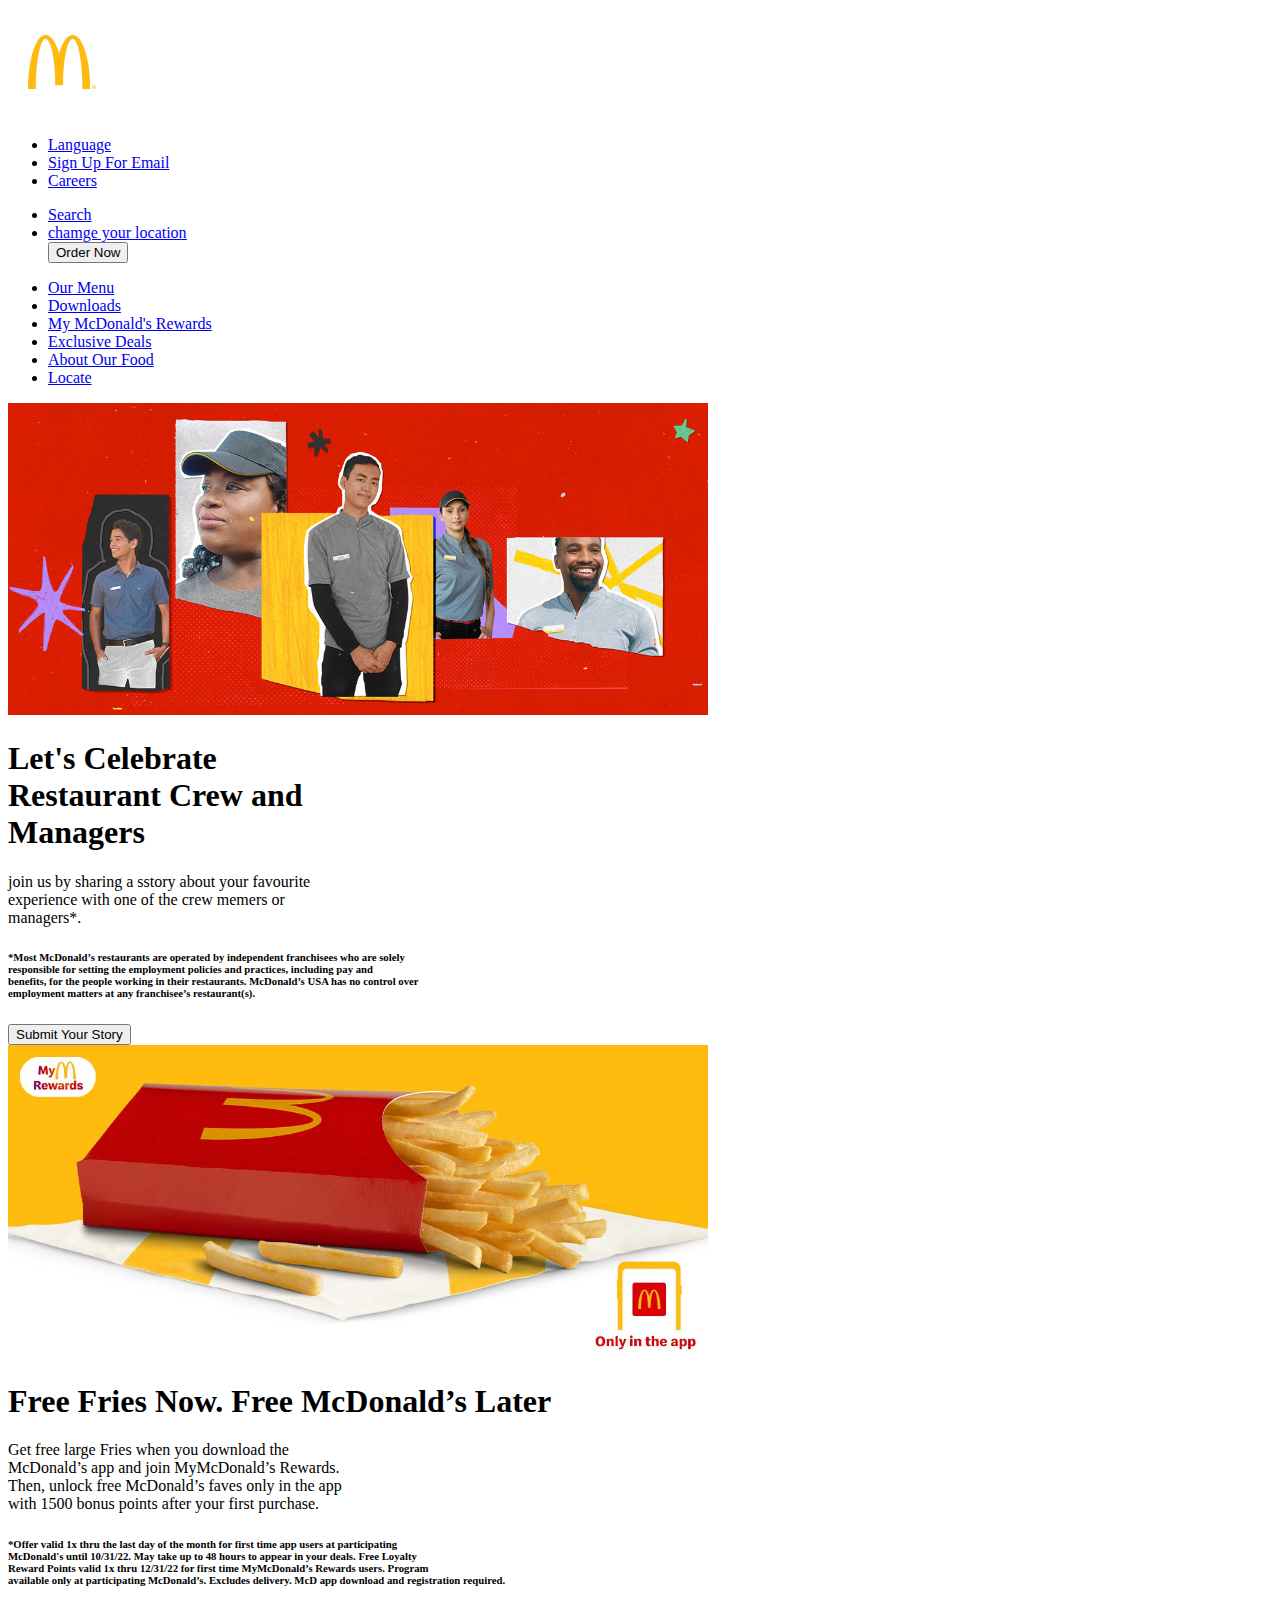
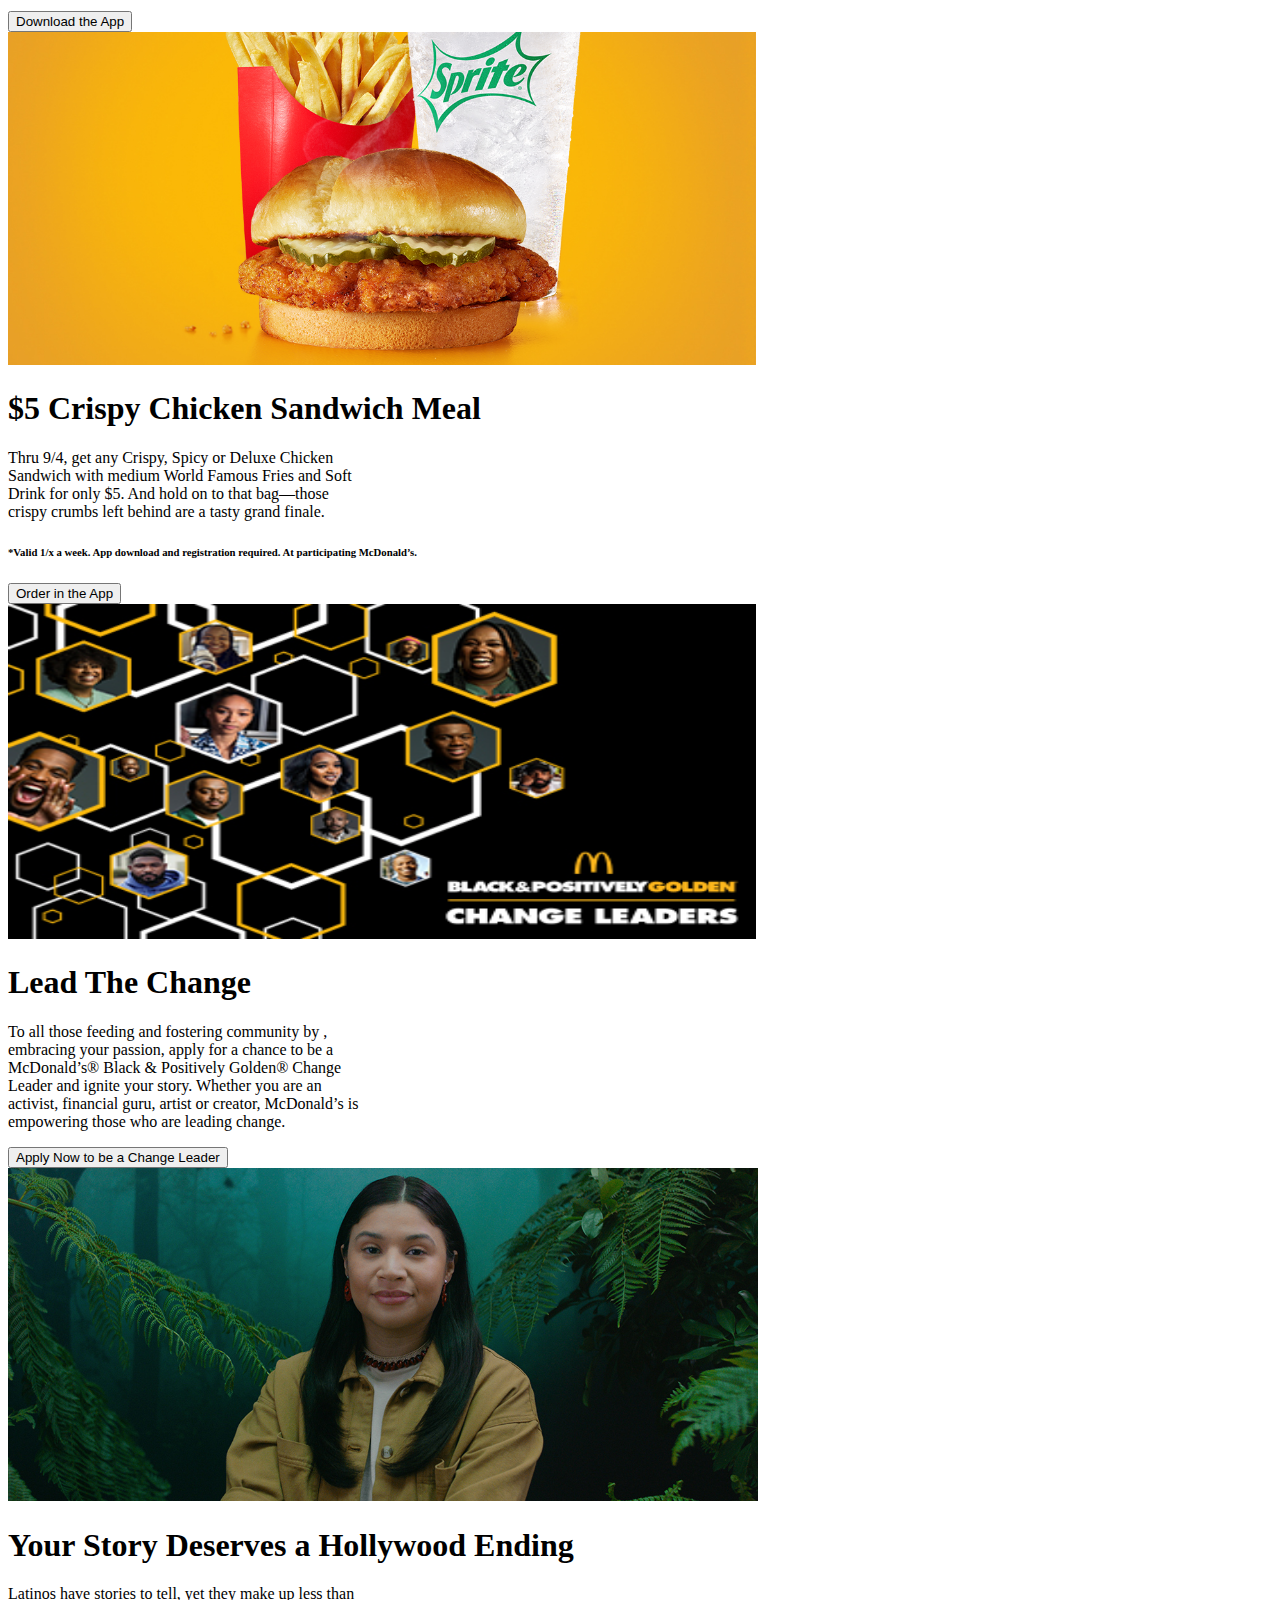
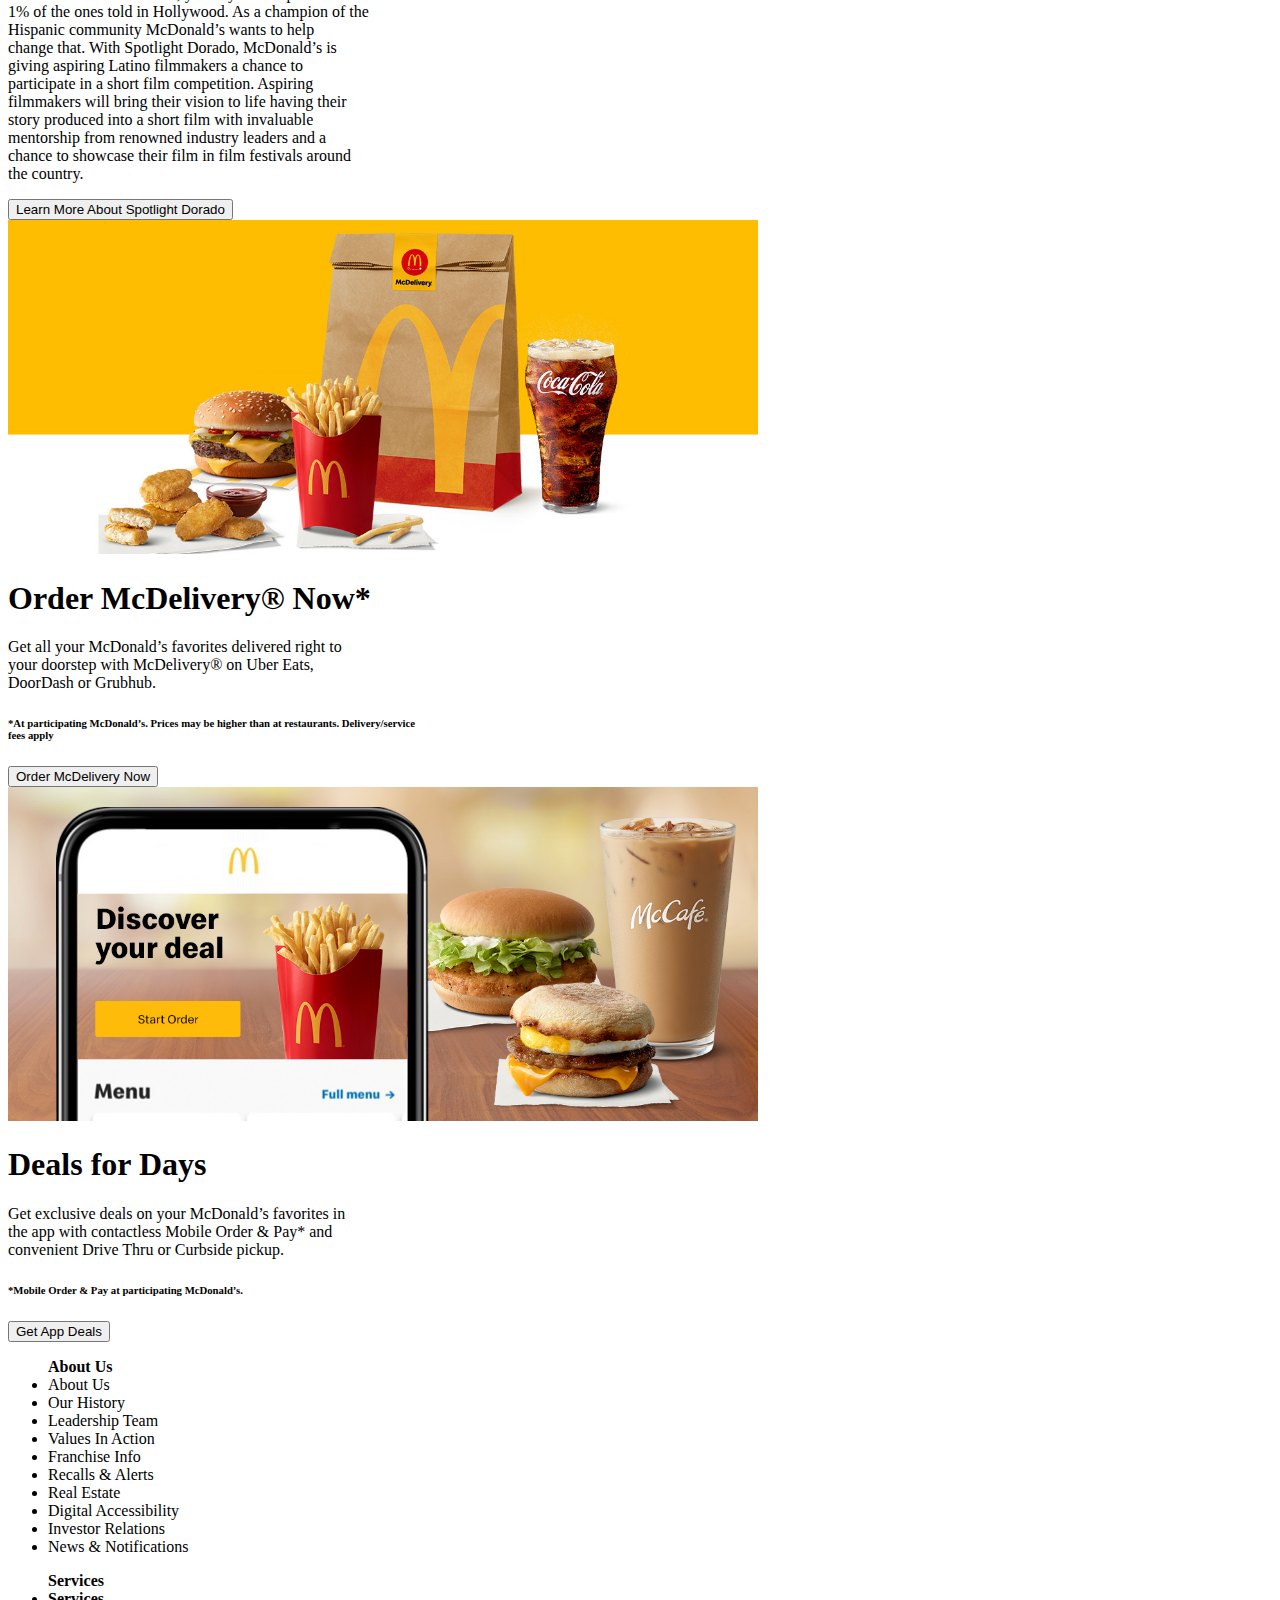
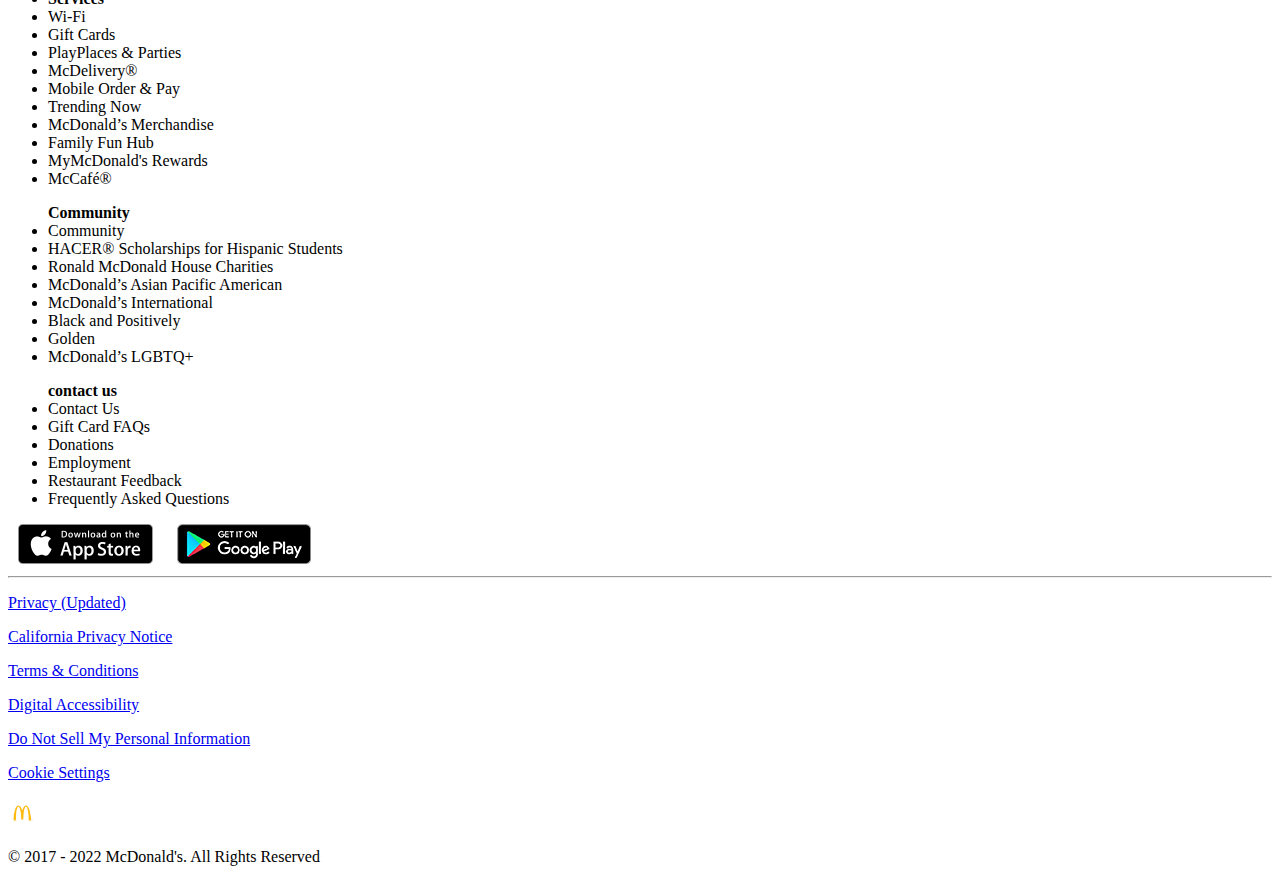
==== index.html @ cc7571c6 "Rename index.html.htm to index.html" ====
<!DOCTYPE html>
<html lang="en">
  <head>
    <meta charset="UTF-8" />
    <meta http-equiv="X-UA-Compatible" content="IE=edge" />
    <meta name="viewport" content="width=device-width, initial-scale=1.0" />
    <title>Document</title>
    <link rel="stylesheet" href="/fontawesome-free-6.1.2-web\css\all.min.css" />

    <link rel="stylesheet" href="\css\mcdonalds.css" />
  </head>
  <header>
    <nav>
      <div class="overall">
        <div class="logo"><img src="mc donald/logo.jpg" alt="" /></div>
        <div class="generall">
          <div class="top">
            <div class="top1">
              <ul>
                <li><a href="Language">Language</a></li>
                <li><a href="Sign Up For Email">Sign Up For Email</a></li>
                <li><a href="Careers">Careers</a></li>
              </ul>
            </div>
            <div class="top2">
              <ul>
                <li><a href="Search"><i class="fa-solid fa-magnifying-glass"></i> Search</a></li>
                <li><a href="chamge your location" style="color: blue;"><i id="logo" class="fa-solid fa-location-dot"></i> <u> chamge your location</u></a></li>
                <button type="button">Order Now</button>
              </ul>
            </div>
          </div>
          <div class="down">
            <ul>
              <li><a href="Our Menu">Our Menu</a></li>
              <li><a href="Downloads">Downloads</a></li>
              <li><a href="My McDonald's Rewards">My McDonald's Rewards</a></li>
              <li><a href="Exclusive Deals">Exclusive Deals</a></li>
              <li><a href="About Our Food">About Our Food</a></li>
              <li><a href="Locate">Locate</a></li>
            </ul>
          </div>
        </div>
      </div>
    </nav>
  </header>
  <body>
    <div class="first">
      <div class="pics1"><img src="mc donald/pics1.jpg" width="700" /></div>
      <div class="one">
        <h1>
          Let's Celebrate <br />
          Restaurant Crew and <br />
          Managers
        </h1>
        <p>
          join us by sharing a sstory about your favourite <br />experience with
          one of the crew memers or <br />managers*.
        </p>
        <h6>
          *Most McDonald’s restaurants are operated by independent franchisees
          who are solely <br />responsible for setting the employment policies
          and practices, including pay and <br />benefits, for the people
          working in their restaurants. McDonald’s USA has no control over
          <br />employment matters at any franchisee’s restaurant(s).
        </h6>
        <button type="button">Submit Your Story</button>
      </div>
    </div>
    <div class="second">
      <div class="pics2"><img src="mc donald/pics2.jpg" width="700" /></div>
      <div class="two">
        <h1>Free Fries Now. Free McDonald’s Later</h1>
        <p>
          Get free large Fries when you download the <br />McDonald’s app and
          join MyMcDonald’s Rewards. <br />Then, unlock free McDonald’s faves
          only in the app <br />with 1500 bonus points after your first
          purchase.
        </p>
        <h6>
          *Offer valid 1x thru the last day of the month for first time app
          users at participating <br />McDonald's until 10/31/22. May take up to
          48 hours to appear in your deals. Free Loyalty <br />Reward Points
          valid 1x thru 12/31/22 for first time MyMcDonald’s Rewards users.
          Program <br />available only at participating McDonald’s. Excludes
          delivery. McD app download and registration required.
        </h6>
        <button type="button">Download the App</button>
      </div>
    </div>
    <div class="third">
      <div class="pics3"><img src="mc donald/pics3.jpg" width="748" /></div>
      <div class="three">
        <h1>$5 Crispy Chicken Sandwich Meal</h1>
        <p>
          Thru 9/4, get any Crispy, Spicy or Deluxe Chicken <br />
          Sandwich with medium World Famous Fries and Soft <br />
          Drink for only $5. And hold on to that bag—those <br />
          crispy crumbs left behind are a tasty grand finale.
        </p>
        <h6>
          *Valid 1/x a week. App download and registration required. At
          participating McDonald’s.
        </h6>
        <button type="button">Order in the App</button>
      </div>
    </div>
    <div class="fourth">
      <div class="pics4">
        <img src="mc donald/pics4.jpg" width="748" height="335" />
      </div>
      <div class="four">
        <h1>Lead The Change</h1>
        <p>
          To all those feeding and fostering community by ,<br />embracing your
          passion, apply for a chance to be a <br />McDonald’s® Black &
          Positively Golden® Change <br />Leader and ignite your story. Whether
          you are an <br />activist, financial guru, artist or creator,
          McDonald’s is <br />
          empowering those who are leading change.
        </p>
        <button type="button">Apply Now to be a Change Leader</button>
      </div>
    </div>
    <div class="fift">
      <div class="pics5"><img src="mc donald/pics5.jpg" width="750" /></div>
      <div class="five">
        <h1>Your Story Deserves a Hollywood Ending</h1>
        <p>
          Latinos have stories to tell, yet they make up less than <br />
          1% of the ones told in Hollywood. As a champion of the <br />
          Hispanic community McDonald’s wants to help <br />
          change that. With Spotlight Dorado, McDonald’s is <br />
          giving aspiring Latino filmmakers a chance to <br />
          participate in a short film competition. Aspiring <br />
          filmmakers will bring their vision to life having their <br />
          story produced into a short film with invaluable <br />
          mentorship from renowned industry leaders and a <br />
          chance to showcase their film in film festivals around <br />
          the country.
        </p>
        <button type="button">Learn More About Spotlight Dorado</button>
      </div>
    </div>
    <div class="sixth">
      <div class="pics6"><img src="mc donald/pics6.jpg" width="750" /></div>
      <div class="six">
        <h1>Order McDelivery® Now*</h1>
        <p>
          Get all your McDonald’s favorites delivered right to <br />
          your doorstep with McDelivery® on Uber Eats, <br />
          DoorDash or Grubhub.
        </p>
        <h6>
          *At participating McDonald’s. Prices may be higher than at
          restaurants. Delivery/service <br />
          fees apply
        </h6>
        <button type="button">Order McDelivery Now</button>
      </div>
    </div>
    <div class="seventh">
      <div class="pics7"><img src="mc donald/pics7.jpg" width="750" /></div>
      <div class="seven">
        <h1>Deals for Days</h1>
        <p>
          Get exclusive deals on your McDonald’s favorites in <br />
          the app with contactless Mobile Order & Pay* and <br />
          convenient Drive Thru or Curbside pickup.
        </p>
        <h6>*Mobile Order & Pay at participating McDonald’s.</h6>
        <button type="button">Get App Deals</button>
      </div>
    </div>
    <div class="bottom">
      <ul class="about">
        <b>About Us</b>
        <li>About Us</li>
        <li>Our History</li>
        <li>Leadership Team</li>
        <li>Values In Action</li>
        <li>Franchise Info</li>
        <li>Recalls & Alerts</li>
        <li>Real Estate</li>
        <li>Digital Accessibility</li>
        <li>Investor Relations</li>
        <li>News & Notifications</li>
      </ul>
      <ul class="Services">
        <b>Services</b>
        <li><b>Services</b></li>
        <li>Wi-Fi</li>
        <li>Gift Cards</li>
        <li>PlayPlaces & Parties</li>
        <li>McDelivery®</li>
        <li>Mobile Order & Pay</li>
        <li>Trending Now</li>
        <li>McDonald’s Merchandise</li>
        <li>Family Fun Hub</li>
        <li>MyMcDonald's Rewards</li>
        <li>McCafé®</li>
      </ul>
      <ul class="community">
        <b>Community</b>
        <li>Community</li>
        <li>HACER® Scholarships for Hispanic Students</li>
        <li>Ronald McDonald House Charities</li>
        <li>McDonald’s Asian Pacific American</li>
        <li>McDonald’s International</li>
        <li>Black and Positively</li>
        <li>Golden</li>
        <li>McDonald’s LGBTQ+</li>
      </ul>
      <ul class="contact bus">
        <b>contact us</b>
        <li>Contact Us</li>
        <li>Gift Card FAQs</li>
        <li>Donations</li>
        <li>Employment</li>
        <li>Restaurant Feedback</li>
        <li>Frequently Asked Questions</li>
      </ul>
    </div>
    <div class="icons">
      <div class="social">
        <i class="fa-brands fa-facebook-f"></i>
        <i class="fa-brands fa-instagram"></i>
        <i class="fa-brands fa-twitter"></i>
        <i class="fa-brands fa-youtube"></i>
        <i class="fa-brands fa-square-instagram"></i>
        <i class="fa-brands fa-spotify"></i>
      </div>
      <div class="store">
        <img src="mc donald/app_store_badge.png" alt="appstore" />
        <img src="mc donald/google_play_badge.png" alt="googleplay" />
      </div>
    </div>
    <hr />
    <footer>
      <div class="high">
       <p><a href="Privacy (Updated)">Privacy (Updated)</a></p>
       <p><a href="California Privacy Notice">California Privacy Notice</a></p>
       <p><a href="Terms & Conditions">Terms & Conditions</a></p>
       <p><a href="Digital Accessibility">Digital Accessibility</a></p>
       <p><a href="Do Not Sell My Personal Information">Do Not Sell My Personal Information</a></p>
       <p><a href="Cookie Settings">Cookie Settings</a></p>
      </div>
      <div class="middle">
      <img src="mc donald/logo.jpg" width="30" />  
      </div>
      <div class="low">
     <p>© 2017 - 2022 McDonald's. All Rights Reserved</p> 
      </div>
    </footer>
  </body>
</html>
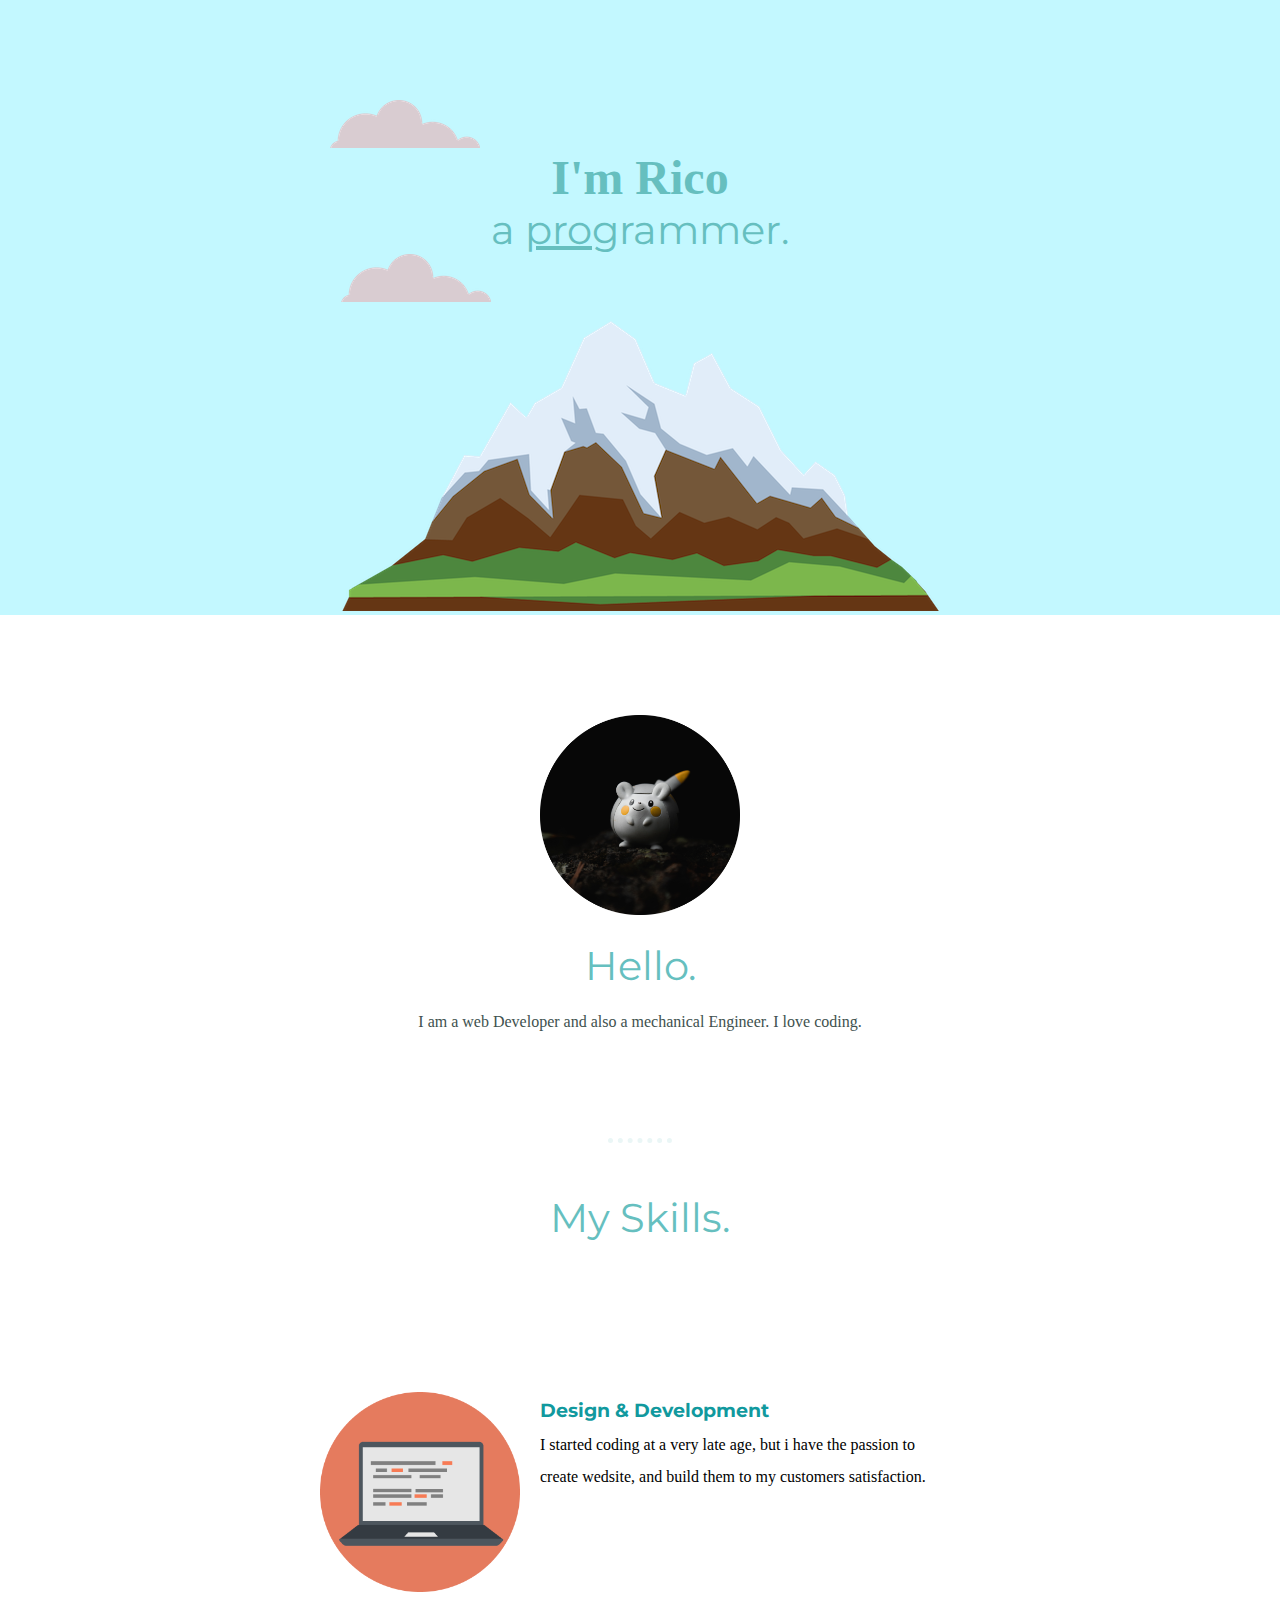
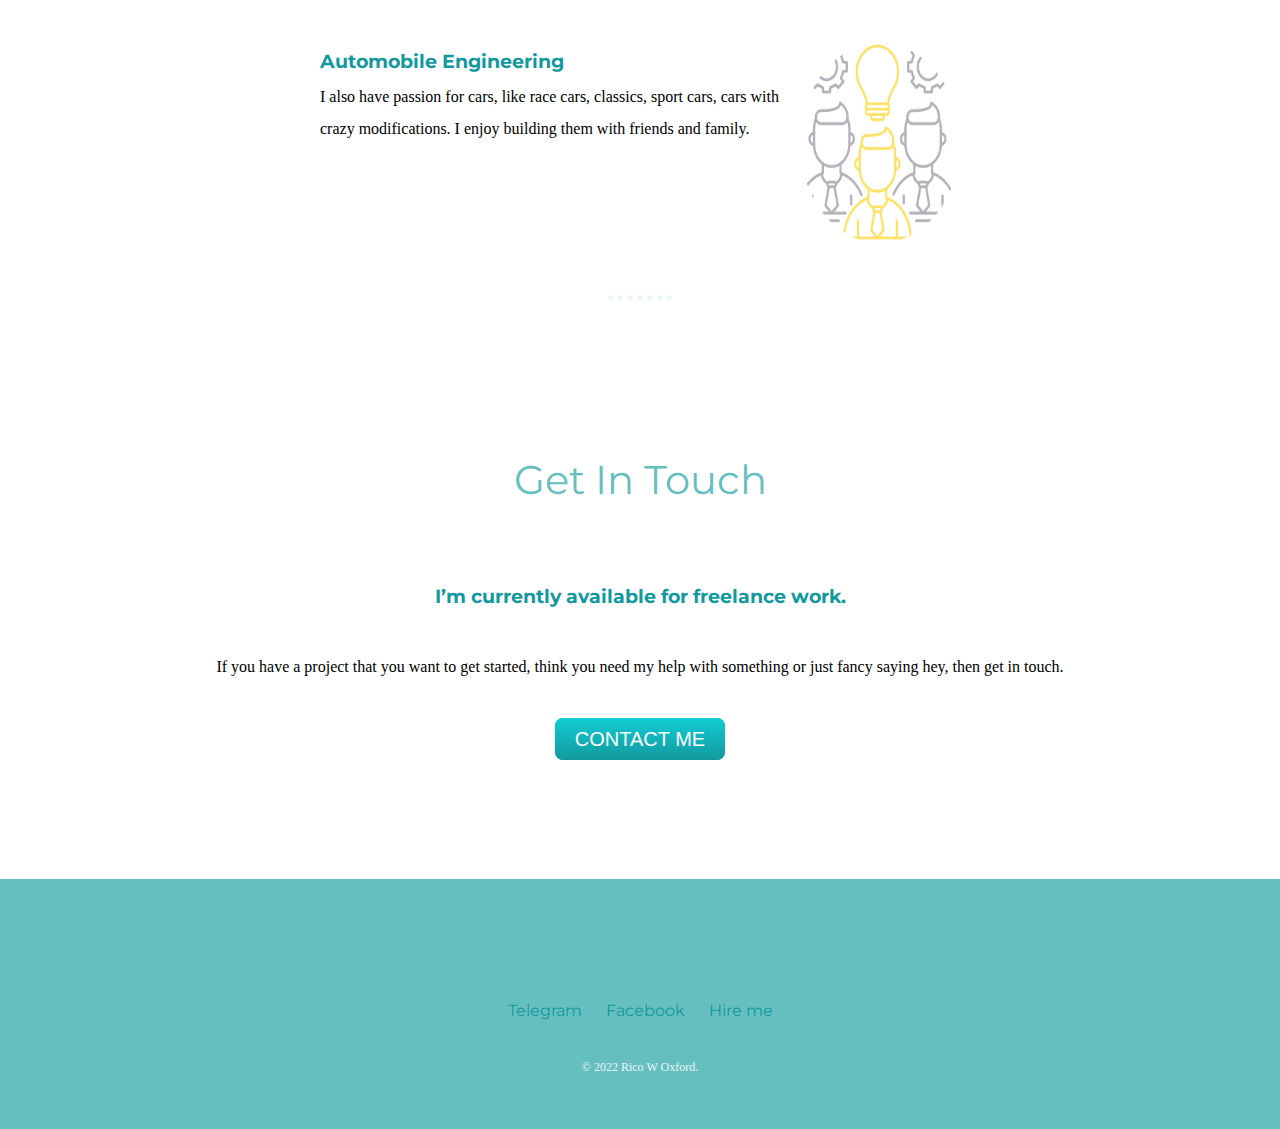
==== commit a96f04a9: "Add files via upload" ====
--- a/index.html
+++ b/index.html
@@ -1,256 +1,60 @@
 <!DOCTYPE html>
-<html lang="en">
-  <head>
-    <meta charset="UTF-8" />
-    <meta http-equiv="X-UA-Compatible" content="IE=edge" />
-    <meta name="viewport" content="width=device-width, initial-scale=1.0" />
-    <title>Document</title>
-    <link rel="stylesheet" href="/fontawesome-free-6.1.2-web\css\all.min.css" />
+<html lang="en" dir="ltr">
 
-    <link rel="stylesheet" href="\css\mcdonalds.css" />
-  </head>
-  <header>
-    <nav>
-      <div class="overall">
-        <div class="logo"><img src="mc donald/logo.jpg" alt="" /></div>
-        <div class="generall">
-          <div class="top">
-            <div class="top1">
-              <ul>
-                <li><a href="Language">Language</a></li>
-                <li><a href="Sign Up For Email">Sign Up For Email</a></li>
-                <li><a href="Careers">Careers</a></li>
-              </ul>
-            </div>
-            <div class="top2">
-              <ul>
-                <li><a href="Search"><i class="fa-solid fa-magnifying-glass"></i> Search</a></li>
-                <li><a href="chamge your location" style="color: blue;"><i id="logo" class="fa-solid fa-location-dot"></i> <u> chamge your location</u></a></li>
-                <button type="button">Order Now</button>
-              </ul>
-            </div>
-          </div>
-          <div class="down">
-            <ul>
-              <li><a href="Our Menu">Our Menu</a></li>
-              <li><a href="Downloads">Downloads</a></li>
-              <li><a href="My McDonald's Rewards">My McDonald's Rewards</a></li>
-              <li><a href="Exclusive Deals">Exclusive Deals</a></li>
-              <li><a href="About Our Food">About Our Food</a></li>
-              <li><a href="Locate">Locate</a></li>
-            </ul>
-          </div>
+<head>
+  <meta charset="utf-8">
+  <title>Ric's Blog</title>
+  <link rel="shortcut icon" href="images\skills.png">
+  <link rel="stylesheet" href="css/style.css">
+  <link rel="preconnect" href="https://fonts.googleapis.com">
+<link rel="preconnect" href="https://fonts.gstatic.com" crossorigin>
+<link href="https://fonts.googleapis.com/css2?family=Montserrat:wght@100;200;300&display=swap" rel="stylesheet">
+</head>
+
+<body>
+  <div class="top-container">
+    <img class="top-cloud" src="images\cloud.png" alt="">
+    <h1>I'm Rico</h1>
+    <h2>a <span class="pro">pro</span>grammer.</h2>
+    <img class="bottom-cloud" src="images\cloud.png" alt="">
+    <img src="images\mountain.png" alt="">
+  </div>
+  <div class="middle-container">
+    <div class="profile">
+      <img src="images\profile.png" height="200" width="200" alt="">
+      <h2>Hello.</h2>
+      <p>I am a web Developer and also a mechanical Engineer. I love coding.</p>
+    </div>
+    <hr width="67.39" height="6">
+    <div class="skills">
+      <h2>My Skills.</h2>
+      <div class="skill-row">
+        <img class="image-1" src="images/skill.png" height="200" width="200" alt="skill-img">
+        <h3>Design & Development</h3>
+        <p class="anti-float-1">I started coding at a very late age, but i have the passion to <br> create wedsite, and build them to my customers satisfaction.</p>
+      </div>
+      <div class="skill-row">
+       <img class="image-2" src="images/skills.png" height="200" width="200" alt="skill-img">
+       <h3>Automobile Engineering</h3>
+       <p class="anti-float-2">I also have passion for cars, like race cars, classics, sport cars, cars with crazy modifications. I enjoy building them with friends and family.</p>
+     </div>
+    </div>
+    <hr>
+   <div class="contact-me">
+     <h2>Get In Touch</h2>
+     <h3>I’m currently available for freelance work.</h3>
+     <p>If you have a project that you want to get started, think you need my help with something or just fancy saying hey, then get in touch.</p>
+     <a class="btn" href="ricowoxford@gmail.com">CONTACT ME</a>
+   </div>
+ </div>
+    <div class="bottom-container">
+      <div class="bottom-container">
+          <a class="footer-link" href="https://t.me/Rico_W_Oxford">Telegram</a>
+          <a class="footer-link" href="https://www.facebook.com/rico.w.oxford">Facebook</a>
+          <a class="footer-link" href="mailto:ricowoxford@gmail.com">Hire me</a>
+          <p>© 2022 Rico W Oxford.</p>
         </div>
-      </div>
-    </nav>
-  </header>
-  <body>
-    <div class="first">
-      <div class="pics1"><img src="mc donald/pics1.jpg" width="700" /></div>
-      <div class="one">
-        <h1>
-          Let's Celebrate <br />
-          Restaurant Crew and <br />
-          Managers
-        </h1>
-        <p>
-          join us by sharing a sstory about your favourite <br />experience with
-          one of the crew memers or <br />managers*.
-        </p>
-        <h6>
-          *Most McDonald’s restaurants are operated by independent franchisees
-          who are solely <br />responsible for setting the employment policies
-          and practices, including pay and <br />benefits, for the people
-          working in their restaurants. McDonald’s USA has no control over
-          <br />employment matters at any franchisee’s restaurant(s).
-        </h6>
-        <button type="button">Submit Your Story</button>
-      </div>
     </div>
-    <div class="second">
-      <div class="pics2"><img src="mc donald/pics2.jpg" width="700" /></div>
-      <div class="two">
-        <h1>Free Fries Now. Free McDonald’s Later</h1>
-        <p>
-          Get free large Fries when you download the <br />McDonald’s app and
-          join MyMcDonald’s Rewards. <br />Then, unlock free McDonald’s faves
-          only in the app <br />with 1500 bonus points after your first
-          purchase.
-        </p>
-        <h6>
-          *Offer valid 1x thru the last day of the month for first time app
-          users at participating <br />McDonald's until 10/31/22. May take up to
-          48 hours to appear in your deals. Free Loyalty <br />Reward Points
-          valid 1x thru 12/31/22 for first time MyMcDonald’s Rewards users.
-          Program <br />available only at participating McDonald’s. Excludes
-          delivery. McD app download and registration required.
-        </h6>
-        <button type="button">Download the App</button>
-      </div>
-    </div>
-    <div class="third">
-      <div class="pics3"><img src="mc donald/pics3.jpg" width="748" /></div>
-      <div class="three">
-        <h1>$5 Crispy Chicken Sandwich Meal</h1>
-        <p>
-          Thru 9/4, get any Crispy, Spicy or Deluxe Chicken <br />
-          Sandwich with medium World Famous Fries and Soft <br />
-          Drink for only $5. And hold on to that bag—those <br />
-          crispy crumbs left behind are a tasty grand finale.
-        </p>
-        <h6>
-          *Valid 1/x a week. App download and registration required. At
-          participating McDonald’s.
-        </h6>
-        <button type="button">Order in the App</button>
-      </div>
-    </div>
-    <div class="fourth">
-      <div class="pics4">
-        <img src="mc donald/pics4.jpg" width="748" height="335" />
-      </div>
-      <div class="four">
-        <h1>Lead The Change</h1>
-        <p>
-          To all those feeding and fostering community by ,<br />embracing your
-          passion, apply for a chance to be a <br />McDonald’s® Black &
-          Positively Golden® Change <br />Leader and ignite your story. Whether
-          you are an <br />activist, financial guru, artist or creator,
-          McDonald’s is <br />
-          empowering those who are leading change.
-        </p>
-        <button type="button">Apply Now to be a Change Leader</button>
-      </div>
-    </div>
-    <div class="fift">
-      <div class="pics5"><img src="mc donald/pics5.jpg" width="750" /></div>
-      <div class="five">
-        <h1>Your Story Deserves a Hollywood Ending</h1>
-        <p>
-          Latinos have stories to tell, yet they make up less than <br />
-          1% of the ones told in Hollywood. As a champion of the <br />
-          Hispanic community McDonald’s wants to help <br />
-          change that. With Spotlight Dorado, McDonald’s is <br />
-          giving aspiring Latino filmmakers a chance to <br />
-          participate in a short film competition. Aspiring <br />
-          filmmakers will bring their vision to life having their <br />
-          story produced into a short film with invaluable <br />
-          mentorship from renowned industry leaders and a <br />
-          chance to showcase their film in film festivals around <br />
-          the country.
-        </p>
-        <button type="button">Learn More About Spotlight Dorado</button>
-      </div>
-    </div>
-    <div class="sixth">
-      <div class="pics6"><img src="mc donald/pics6.jpg" width="750" /></div>
-      <div class="six">
-        <h1>Order McDelivery® Now*</h1>
-        <p>
-          Get all your McDonald’s favorites delivered right to <br />
-          your doorstep with McDelivery® on Uber Eats, <br />
-          DoorDash or Grubhub.
-        </p>
-        <h6>
-          *At participating McDonald’s. Prices may be higher than at
-          restaurants. Delivery/service <br />
-          fees apply
-        </h6>
-        <button type="button">Order McDelivery Now</button>
-      </div>
-    </div>
-    <div class="seventh">
-      <div class="pics7"><img src="mc donald/pics7.jpg" width="750" /></div>
-      <div class="seven">
-        <h1>Deals for Days</h1>
-        <p>
-          Get exclusive deals on your McDonald’s favorites in <br />
-          the app with contactless Mobile Order & Pay* and <br />
-          convenient Drive Thru or Curbside pickup.
-        </p>
-        <h6>*Mobile Order & Pay at participating McDonald’s.</h6>
-        <button type="button">Get App Deals</button>
-      </div>
-    </div>
-    <div class="bottom">
-      <ul class="about">
-        <b>About Us</b>
-        <li>About Us</li>
-        <li>Our History</li>
-        <li>Leadership Team</li>
-        <li>Values In Action</li>
-        <li>Franchise Info</li>
-        <li>Recalls & Alerts</li>
-        <li>Real Estate</li>
-        <li>Digital Accessibility</li>
-        <li>Investor Relations</li>
-        <li>News & Notifications</li>
-      </ul>
-      <ul class="Services">
-        <b>Services</b>
-        <li><b>Services</b></li>
-        <li>Wi-Fi</li>
-        <li>Gift Cards</li>
-        <li>PlayPlaces & Parties</li>
-        <li>McDelivery®</li>
-        <li>Mobile Order & Pay</li>
-        <li>Trending Now</li>
-        <li>McDonald’s Merchandise</li>
-        <li>Family Fun Hub</li>
-        <li>MyMcDonald's Rewards</li>
-        <li>McCafé®</li>
-      </ul>
-      <ul class="community">
-        <b>Community</b>
-        <li>Community</li>
-        <li>HACER® Scholarships for Hispanic Students</li>
-        <li>Ronald McDonald House Charities</li>
-        <li>McDonald’s Asian Pacific American</li>
-        <li>McDonald’s International</li>
-        <li>Black and Positively</li>
-        <li>Golden</li>
-        <li>McDonald’s LGBTQ+</li>
-      </ul>
-      <ul class="contact bus">
-        <b>contact us</b>
-        <li>Contact Us</li>
-        <li>Gift Card FAQs</li>
-        <li>Donations</li>
-        <li>Employment</li>
-        <li>Restaurant Feedback</li>
-        <li>Frequently Asked Questions</li>
-      </ul>
-    </div>
-    <div class="icons">
-      <div class="social">
-        <i class="fa-brands fa-facebook-f"></i>
-        <i class="fa-brands fa-instagram"></i>
-        <i class="fa-brands fa-twitter"></i>
-        <i class="fa-brands fa-youtube"></i>
-        <i class="fa-brands fa-square-instagram"></i>
-        <i class="fa-brands fa-spotify"></i>
-      </div>
-      <div class="store">
-        <img src="mc donald/app_store_badge.png" alt="appstore" />
-        <img src="mc donald/google_play_badge.png" alt="googleplay" />
-      </div>
-    </div>
-    <hr />
-    <footer>
-      <div class="high">
-       <p><a href="Privacy (Updated)">Privacy (Updated)</a></p>
-       <p><a href="California Privacy Notice">California Privacy Notice</a></p>
-       <p><a href="Terms & Conditions">Terms & Conditions</a></p>
-       <p><a href="Digital Accessibility">Digital Accessibility</a></p>
-       <p><a href="Do Not Sell My Personal Information">Do Not Sell My Personal Information</a></p>
-       <p><a href="Cookie Settings">Cookie Settings</a></p>
-      </div>
-      <div class="middle">
-      <img src="mc donald/logo.jpg" width="30" />  
-      </div>
-      <div class="low">
-     <p>© 2017 - 2022 McDonald's. All Rights Reserved</p> 
-      </div>
-    </footer>
-  </body>
+</body>
+
 </html>
--- a/css/style.css
+++ b/css/style.css
@@ -0,0 +1,143 @@
+* {
+  margin: 0;
+  padding: 0;
+}
+
+body {
+  text-align: center;
+  font-family: 'Merriweather', serif
+}
+
+h1 {
+  font-family: 'Sacramento', cursive;
+  font-size: 3rem;
+  margin: 50px auto 0 auto;
+  color: #66BFBF;
+}
+
+h2{
+  font-family: 'Montserrat', sans-serif;
+  font-size: 2.5rem;
+  color:  #66BFBF;
+  font-weight: normal;
+}
+h3{
+  font-family: 'Montserrat', sans-serif;
+  color: #11999E;}
+
+.top-container {
+  background-color: #C3F8FF;
+ /* background-color: linear-gradient(rgba(54,126,24,0.5), rgba(151,210,236,0.5)); */
+ padding-top: 100px;
+ position: relative;
+}
+
+.pro {
+  text-decoration: underline;
+}
+.bottom-cloud{
+  position: absolute;
+}
+.top-cloud{
+  position: absolute;
+top: 100px;
+right: 800px;
+}
+.profile{
+  margin: 100px auto;
+line-height: 2;
+}
+.profile p{
+  color: #40514E;
+}
+.skill-row{
+  margin: 150px auto;
+  width: 50%;
+  text-align: left;
+  line-height: 2;}
+.image-1{
+  float: left;
+ margin-right: 20px;
+ /* height: 25%; */
+}
+hr{
+  border-style: dotted none none none;
+  border-width: 5px;
+  width: 5%;
+  margin: 50px auto;
+  border-color: #EAF6F6;
+}
+.image-2{
+  width: 25%;
+  /* height: 25%; */
+  float: right;
+}
+/* .anti-float-2{
+  clear: right;
+} */
+.profile{
+  margin: 100px auto;
+  line-height: 2;
+}
+.profile p{
+  color: #40514E;
+}
+hr{
+  border-style: dotted none none none;
+  border-width: 5px;
+  width: 5%;
+  margin: 50px auto;
+  border-color: #EAF6F6;}
+  .contact-me{
+  line-height: 4;
+  margin: 100px auto;
+}
+.btn{
+  background: #11cdd4;
+  background-image: -webkit-linear-gradient(top, #11cdd4,  #11999e);
+  background-image: -moz-linear-gradient(top, #11cdd4,  #11999e);
+  background-image: -ms-linear-gradient(top, #11cdd4,  #11999e);
+  background-image: -o-linear-gradient(top, #11cdd4,  #11999e);
+  background-image: linear-gradient(to bottom, #11cdd4,  #11999e);
+  -webkit-border-radius: 8;
+  -moz-border-radius: 8;
+  border-radius: 8px;
+  font-family: Arial;
+  color: #ffffff;
+  font-size: 20px;
+  padding: 10px 20px 10px 20px;
+  text-decoration: none;}
+
+.btn:hover {
+  background: #30e3cb;
+  background-image: -webkit-linear-gradient(top, #30e3cb,  #2bc4ad);
+  background-image: -moz-linear-gradient(top, #30e3cb,  #2bc4ad);
+  background-image: -ms-linear-gradient(top, #30e3cb,  #2bc4ad);
+  background-image: -o-linear-gradient(top, #30e3cb,  #2bc4ad);
+  background-image: linear-gradient(to bottom, #30e3cb,  #2bc4ad);
+  text-decoration: none;
+}
+.bottom-container{
+background-color: #66BFBF;
+height: 150px;
+padding-top: 50px;
+line-height: 4;
+}
+.bottom-container p{
+  color: #EAF6F6;
+  font-size: 0.75rem;
+  padding: 20px auto;
+}
+.footer-link{
+  display: inline-block;
+  text-decoration: none;
+  margin: auto 10px;
+  color: #11999E;
+  font-family: 'Montserrat', sans-serif;
+}
+a{
+  font-family: 'Montserrat', sans-serif;
+}
+a:hover{
+  color: #EAF6F6;
+}
